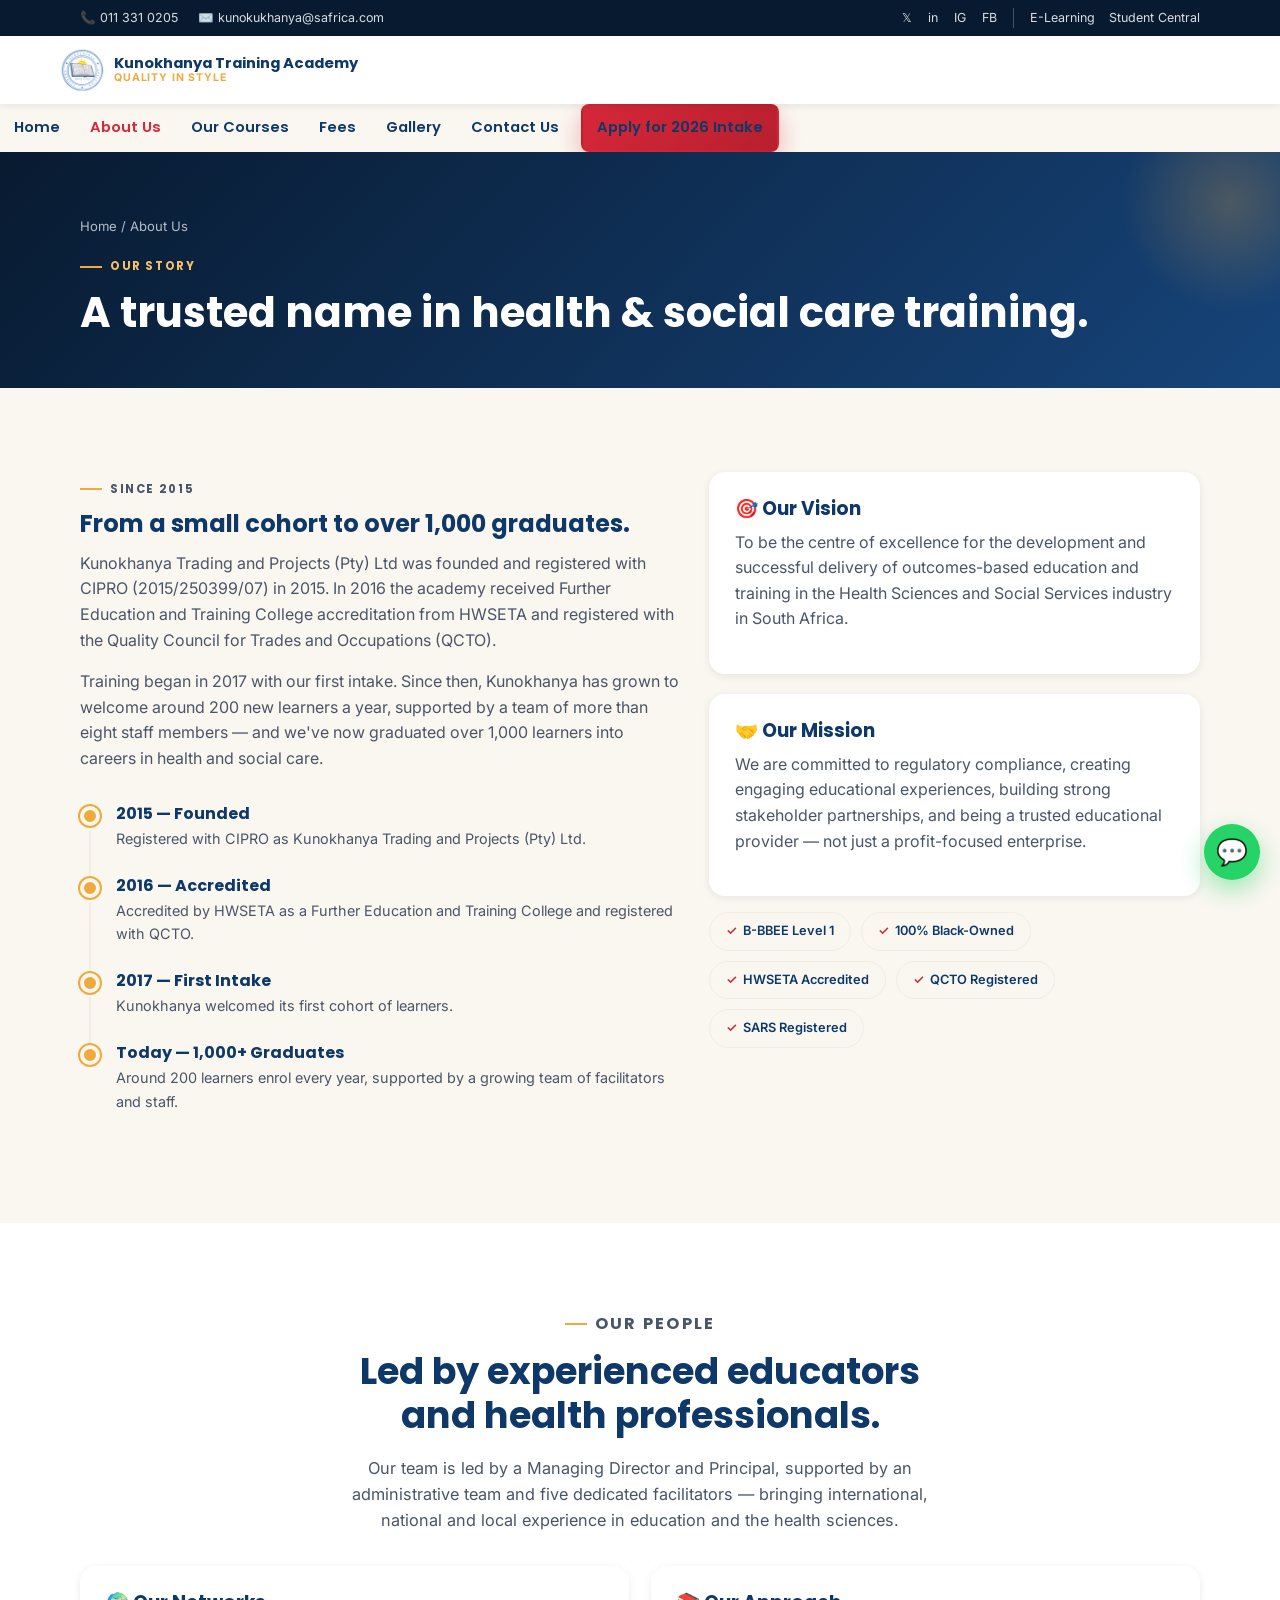
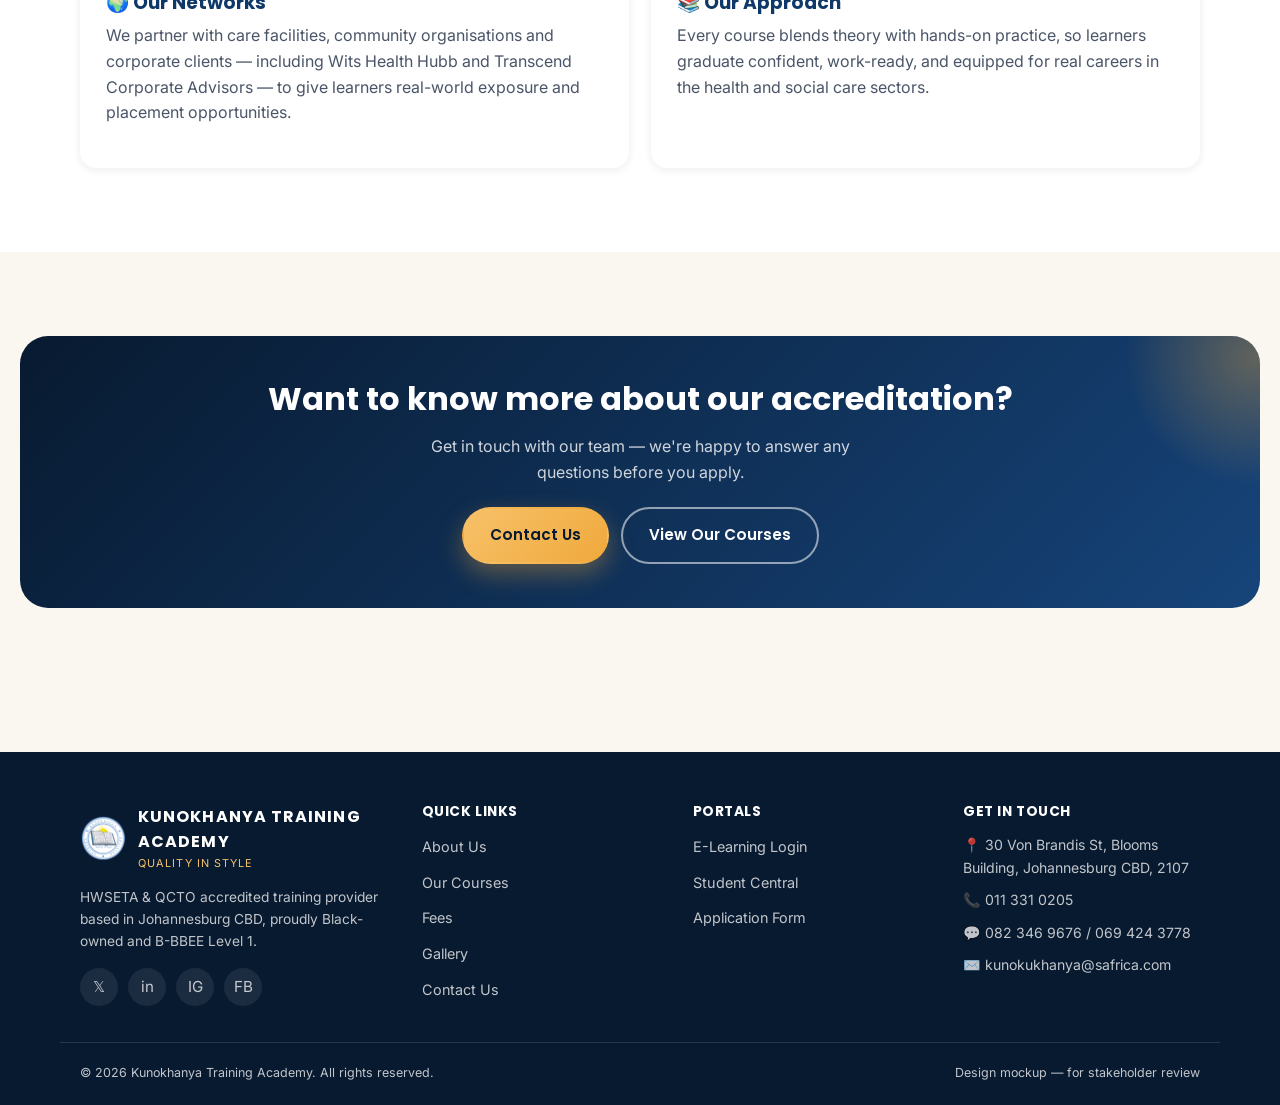
==== about.html @ 91b68c4a "init" ====
<!doctype html>
<html lang="en">
<head>
<meta charset="UTF-8" />
<meta name="viewport" content="width=device-width, initial-scale=1, viewport-fit=cover" />
<title>About Us | Kunokhanya Training Academy</title>
<meta name="description" content="Founded in 2015, Kunokhanya Training Academy is a Black-owned, B-BBEE Level 1, HWSETA & QCTO accredited training provider in Johannesburg." />
<link rel="icon" href="assets/img/logo.png" />
<link rel="preconnect" href="https://fonts.googleapis.com" />
<link rel="preconnect" href="https://fonts.gstatic.com" crossorigin />
<link href="https://fonts.googleapis.com/css2?family=Poppins:wght@600;700;800&family=Inter:wght@400;500;600&display=swap" rel="stylesheet" />
<link rel="stylesheet" href="assets/css/style.css" />
</head>
<body>

<div class="topbar">
  <div class="container">
    <div class="topbar-left">
      <span>📞 011 331 0205</span>
      <span>✉️ kunokukhanya@safrica.com</span>
    </div>
    <div class="topbar-right">
      <a href="https://twitter.com/Kunokhanya1" aria-label="Twitter">𝕏</a>
      <a href="https://www.linkedin.com/company/kunokhanya-training-academy/" aria-label="LinkedIn">in</a>
      <a href="https://www.instagram.com/kunokhanya_training/" aria-label="Instagram">IG</a>
      <a href="https://www.facebook.com/kunokhanya" aria-label="Facebook">FB</a>
      <span class="topbar-portals">
        <a href="https://lms.kunokhanyatrainingacademy.co.za/login/index.php">E-Learning</a>
        <a href="https://app.kunokhanyatrainingacademy.co.za/login">Student Central</a>
      </span>
    </div>
  </div>
</div>

<header class="site-header">
  <div class="container nav-row">
    <a href="index.html" class="brand">
      <img src="assets/img/logo.png" alt="Kunokhanya Training Academy logo" />
      <span class="brand-text">
        <strong>Kunokhanya Training Academy</strong>
        <span>Quality In Style</span>
      </span>
    </a>
    <div class="nav-actions">
      <button class="hamburger" data-menu-open aria-label="Open menu"><span></span></button>
    </div>
  </div>
</header>

<div class="nav-scrim"></div>
<nav class="primary-nav" aria-label="Primary">
  <button class="nav-close" data-menu-close aria-label="Close menu">✕</button>
  <ul>
    <li><a href="index.html">Home</a></li>
    <li><a href="about.html" class="active">About Us</a></li>
    <li><a href="courses.html">Our Courses</a></li>
    <li><a href="fees.html">Fees</a></li>
    <li><a href="gallery.html">Gallery</a></li>
    <li><a href="contact.html">Contact Us</a></li>
  </ul>
  <a href="application.html" class="btn btn-primary btn-block nav-cta">Apply for 2026 Intake</a>
  <div class="nav-portals">
    <a href="https://lms.kunokhanyatrainingacademy.co.za/login/index.php">E-Learning Portal</a>
    <a href="https://app.kunokhanyatrainingacademy.co.za/login">Student Central</a>
  </div>
</nav>

<main>
  <section class="page-banner section-tight">
    <div class="container">
      <p class="breadcrumb"><a href="index.html">Home</a> / About Us</p>
      <p class="eyebrow">Our Story</p>
      <h1>A trusted name in health &amp; social care training.</h1>
    </div>
  </section>

  <section>
    <div class="container two-col">
      <div class="prose reveal">
        <p class="eyebrow">Since 2015</p>
        <h2>From a small cohort to over 1,000 graduates.</h2>
        <p>Kunokhanya Trading and Projects (Pty) Ltd was founded and registered with CIPRO (2015/250399/07) in 2015. In 2016 the academy received Further Education and Training College accreditation from HWSETA and registered with the Quality Council for Trades and Occupations (QCTO).</p>
        <p>Training began in 2017 with our first intake. Since then, Kunokhanya has grown to welcome around 200 new learners a year, supported by a team of more than eight staff members — and we've now graduated over 1,000 learners into careers in health and social care.</p>

        <div class="timeline" style="margin-top:32px">
          <div class="timeline-item">
            <div class="timeline-dot"></div>
            <div>
              <h4>2015 — Founded</h4>
              <p>Registered with CIPRO as Kunokhanya Trading and Projects (Pty) Ltd.</p>
            </div>
          </div>
          <div class="timeline-item">
            <div class="timeline-dot"></div>
            <div>
              <h4>2016 — Accredited</h4>
              <p>Accredited by HWSETA as a Further Education and Training College and registered with QCTO.</p>
            </div>
          </div>
          <div class="timeline-item">
            <div class="timeline-dot"></div>
            <div>
              <h4>2017 — First Intake</h4>
              <p>Kunokhanya welcomed its first cohort of learners.</p>
            </div>
          </div>
          <div class="timeline-item">
            <div class="timeline-dot"></div>
            <div>
              <h4>Today — 1,000+ Graduates</h4>
              <p>Around 200 learners enrol every year, supported by a growing team of facilitators and staff.</p>
            </div>
          </div>
        </div>
      </div>

      <div class="reveal">
        <div class="info-card" style="margin-bottom:20px">
          <h3>🎯 Our Vision</h3>
          <p style="color:var(--ink-600)">To be the centre of excellence for the development and successful delivery of outcomes-based education and training in the Health Sciences and Social Services industry in South Africa.</p>
        </div>
        <div class="info-card">
          <h3>🤝 Our Mission</h3>
          <p style="color:var(--ink-600)">We are committed to regulatory compliance, creating engaging educational experiences, building strong stakeholder partnerships, and being a trusted educational provider — not just a profit-focused enterprise.</p>
        </div>
        <div class="badge-row">
          <span class="badge-pill">B-BBEE Level 1</span>
          <span class="badge-pill">100% Black-Owned</span>
          <span class="badge-pill">HWSETA Accredited</span>
          <span class="badge-pill">QCTO Registered</span>
          <span class="badge-pill">SARS Registered</span>
        </div>
      </div>
    </div>
  </section>

  <section style="background:var(--white)">
    <div class="container">
      <div class="section-head center reveal" style="margin-left:auto;margin-right:auto">
        <p class="eyebrow">Our People</p>
        <h2>Led by experienced educators and health professionals.</h2>
        <p>Our team is led by a Managing Director and Principal, supported by an administrative team and five dedicated facilitators — bringing international, national and local experience in education and the health sciences.</p>
      </div>
      <div class="card-grid cols-2 reveal">
        <div class="info-card">
          <h3>🌍 Our Networks</h3>
          <p style="color:var(--ink-600)">We partner with care facilities, community organisations and corporate clients — including Wits Health Hubb and Transcend Corporate Advisors — to give learners real-world exposure and placement opportunities.</p>
        </div>
        <div class="info-card">
          <h3>📚 Our Approach</h3>
          <p style="color:var(--ink-600)">Every course blends theory with hands-on practice, so learners graduate confident, work-ready, and equipped for real careers in the health and social care sectors.</p>
        </div>
      </div>
    </div>
  </section>

  <section>
    <div class="cta-band reveal">
      <h2>Want to know more about our accreditation?</h2>
      <p>Get in touch with our team — we're happy to answer any questions before you apply.</p>
      <div class="hero-actions">
        <a href="contact.html" class="btn btn-gold">Contact Us</a>
        <a href="courses.html" class="btn btn-outline">View Our Courses</a>
      </div>
    </div>
  </section>
</main>

<footer class="site-footer">
  <div class="container footer-grid">
    <div>
      <div class="footer-brand">
        <img src="assets/img/logo.png" alt="Kunokhanya logo" />
        <span>
          <strong>Kunokhanya Training Academy</strong>
          <span>Quality In Style</span>
        </span>
      </div>
      <p style="font-size:0.86rem">HWSETA &amp; QCTO accredited training provider based in Johannesburg CBD, proudly Black-owned and B-BBEE Level 1.</p>
      <div class="social-row">
        <a href="https://twitter.com/Kunokhanya1" aria-label="Twitter">𝕏</a>
        <a href="https://www.linkedin.com/company/kunokhanya-training-academy/" aria-label="LinkedIn">in</a>
        <a href="https://www.instagram.com/kunokhanya_training/" aria-label="Instagram">IG</a>
        <a href="https://www.facebook.com/kunokhanya" aria-label="Facebook">FB</a>
      </div>
    </div>
    <div>
      <h4>Quick Links</h4>
      <ul>
        <li><a href="about.html">About Us</a></li>
        <li><a href="courses.html">Our Courses</a></li>
        <li><a href="fees.html">Fees</a></li>
        <li><a href="gallery.html">Gallery</a></li>
        <li><a href="contact.html">Contact Us</a></li>
      </ul>
    </div>
    <div>
      <h4>Portals</h4>
      <ul>
        <li><a href="https://lms.kunokhanyatrainingacademy.co.za/login/index.php">E-Learning Login</a></li>
        <li><a href="https://app.kunokhanyatrainingacademy.co.za/login">Student Central</a></li>
        <li><a href="application.html">Application Form</a></li>
      </ul>
    </div>
    <div>
      <h4>Get In Touch</h4>
      <ul class="footer-contact">
        <li>📍 30 Von Brandis St, Blooms Building, Johannesburg CBD, 2107</li>
        <li>📞 011 331 0205</li>
        <li>💬 082 346 9676 / 069 424 3778</li>
        <li>✉️ kunokukhanya@safrica.com</li>
      </ul>
    </div>
  </div>
  <div class="container footer-bottom">
    <span>© 2026 Kunokhanya Training Academy. All rights reserved.</span>
    <span>Design mockup — for stakeholder review</span>
  </div>
</footer>

<a href="https://wa.me/27823469676" class="whatsapp-float" aria-label="Chat on WhatsApp">💬</a>

<script src="assets/js/main.js"></script>
</body>
</html>
---- assets/css/style.css ----
/* ==========================================================================
   Kunokhanya Training Academy — Design System
   Mobile-first. Brand: navy + red + gold, refined for a premium feel.
   ========================================================================== */

:root {
  --navy-900: #081a30;
  --navy-800: #0e3868;
  --navy-700: #16447a;
  --navy-600: #294a70;
  --gold-500: #f0a93c;
  --gold-400: #f7c169;
  --red-600: #d62839;
  --red-700: #b81f2e;
  --cream-050: #faf7f1;
  --cream-100: #f3ede1;
  --ink-900: #131a24;
  --ink-600: #4a5568;
  --ink-400: #8a94a3;
  --white: #ffffff;

  --font-head: "Poppins", "Merriweather Sans", sans-serif;
  --font-body: "Inter", "Open Sans", sans-serif;

  --radius-sm: 8px;
  --radius-md: 16px;
  --radius-lg: 28px;

  --shadow-sm: 0 2px 8px rgba(8, 26, 48, 0.08);
  --shadow-md: 0 12px 32px rgba(8, 26, 48, 0.12);
  --shadow-lg: 0 24px 60px rgba(8, 26, 48, 0.18);

  --container: 1160px;
}

/* ---- Reset ---- */
*, *::before, *::after { box-sizing: border-box; }
html { scroll-behavior: smooth; }
body {
  margin: 0;
  font-family: var(--font-body);
  color: var(--ink-900);
  background: var(--cream-050);
  -webkit-font-smoothing: antialiased;
  line-height: 1.6;
}
img { max-width: 100%; display: block; }
a { color: inherit; text-decoration: none; }
ul { margin: 0; padding: 0; list-style: none; }
h1, h2, h3, h4 {
  font-family: var(--font-head);
  color: var(--navy-800);
  line-height: 1.2;
  margin: 0 0 0.5em;
  font-weight: 700;
}
p { margin: 0 0 1em; }
button { font-family: inherit; }

.container {
  width: 100%;
  max-width: var(--container);
  margin: 0 auto;
  padding: 0 20px;
}

.eyebrow {
  display: inline-flex;
  align-items: center;
  gap: 8px;
  font-family: var(--font-head);
  font-size: 0.72rem;
  font-weight: 700;
  letter-spacing: 0.14em;
  text-transform: uppercase;
  color: var(--red-600);
  margin-bottom: 12px;
}
.eyebrow::before {
  content: "";
  width: 22px;
  height: 2px;
  background: var(--gold-500);
  display: inline-block;
}

section { padding: 56px 0; }
.section-tight { padding: 40px 0; }

.section-head { max-width: 640px; margin-bottom: 32px; }
.section-head.center { margin-left: auto; margin-right: auto; text-align: center; }
.section-head h2 { font-size: clamp(1.6rem, 5vw, 2.3rem); }
.section-head p { color: var(--ink-600); font-size: 1.02rem; }

/* ---- Buttons ---- */
.btn {
  display: inline-flex;
  align-items: center;
  justify-content: center;
  gap: 8px;
  padding: 14px 26px;
  border-radius: 999px;
  font-family: var(--font-head);
  font-weight: 600;
  font-size: 0.95rem;
  border: 2px solid transparent;
  cursor: pointer;
  transition: transform 0.15s ease, box-shadow 0.15s ease, background 0.15s ease, color 0.15s ease;
  white-space: nowrap;
}
.btn:active { transform: scale(0.97); }
.btn-primary {
  background: linear-gradient(135deg, var(--red-600), var(--red-700));
  color: var(--white);
  box-shadow: 0 10px 24px rgba(214, 40, 57, 0.35);
}
.btn-primary:hover { box-shadow: 0 14px 30px rgba(214, 40, 57, 0.45); transform: translateY(-2px); }
.btn-gold {
  background: linear-gradient(135deg, var(--gold-400), var(--gold-500));
  color: var(--navy-900);
  box-shadow: 0 10px 24px rgba(240, 169, 60, 0.35);
}
.btn-gold:hover { transform: translateY(-2px); }
.btn-outline {
  background: transparent;
  border-color: rgba(255, 255, 255, 0.55);
  color: var(--white);
}
.btn-outline:hover { background: rgba(255, 255, 255, 0.12); }
.btn-outline-navy {
  background: transparent;
  border-color: var(--navy-800);
  color: var(--navy-800);
}
.btn-outline-navy:hover { background: var(--navy-800); color: var(--white); }
.btn-block { width: 100%; }
.btn-sm { padding: 10px 18px; font-size: 0.85rem; }

/* ---- Top utility bar ---- */
.topbar {
  background: var(--navy-900);
  color: rgba(255, 255, 255, 0.85);
  font-size: 0.78rem;
  display: none;
}
.topbar .container {
  display: flex;
  justify-content: space-between;
  align-items: center;
  padding-top: 8px;
  padding-bottom: 8px;
}
.topbar a { color: rgba(255, 255, 255, 0.85); }
.topbar-left { display: flex; gap: 20px; }
.topbar-left span { display: inline-flex; align-items: center; gap: 6px; }
.topbar-right { display: flex; gap: 16px; align-items: center; }
.topbar-right a:hover { color: var(--gold-400); }
.topbar-portals { display: flex; gap: 14px; border-left: 1px solid rgba(255,255,255,0.25); padding-left: 16px; }

/* ---- Header / Nav ---- */
.site-header {
  position: sticky;
  top: 0;
  z-index: 100;
  background: var(--white);
  box-shadow: var(--shadow-sm);
}
.nav-row {
  display: flex;
  align-items: center;
  justify-content: space-between;
  padding: 12px 0;
  gap: 12px;
}
.brand {
  display: flex;
  align-items: center;
  gap: 10px;
  min-width: 0;
}
.brand img { height: 44px; width: 44px; border-radius: 50%; flex-shrink: 0; }
.brand-text { display: flex; flex-direction: column; line-height: 1.15; min-width: 0; }
.brand-text strong {
  font-family: var(--font-head);
  font-size: 0.92rem;
  color: var(--navy-800);
  white-space: nowrap;
  overflow: hidden;
  text-overflow: ellipsis;
}
.brand-text span {
  font-size: 0.66rem;
  letter-spacing: 0.08em;
  text-transform: uppercase;
  color: var(--gold-500);
  font-weight: 700;
}

.nav-actions { display: flex; align-items: center; gap: 10px; }

.hamburger {
  width: 44px;
  height: 44px;
  border-radius: 50%;
  border: 1px solid var(--cream-100);
  background: var(--cream-050);
  display: inline-flex;
  align-items: center;
  justify-content: center;
  cursor: pointer;
}
.hamburger span,
.hamburger span::before,
.hamburger span::after {
  content: "";
  display: block;
  width: 18px;
  height: 2px;
  background: var(--navy-800);
  position: relative;
  transition: transform 0.2s ease, opacity 0.2s ease;
}
.hamburger span::before { position: absolute; top: -6px; }
.hamburger span::after { position: absolute; top: 6px; }
.nav-open .hamburger span { background: transparent; }
.nav-open .hamburger span::before { transform: translateY(6px) rotate(45deg); background: var(--navy-800); }
.nav-open .hamburger span::after { transform: translateY(-6px) rotate(-45deg); background: var(--navy-800); }

.primary-nav {
  position: fixed;
  inset: 0 0 0 auto;
  width: min(320px, 86vw);
  background: var(--white);
  box-shadow: var(--shadow-lg);
  padding: 24px 22px;
  transform: translateX(100%);
  transition: transform 0.28s ease;
  overflow-y: auto;
  z-index: 110;
}
.nav-open .primary-nav { transform: translateX(0); }
.nav-scrim {
  position: fixed;
  inset: 0;
  background: rgba(8, 26, 48, 0.5);
  opacity: 0;
  pointer-events: none;
  transition: opacity 0.28s ease;
  z-index: 105;
}
.nav-open .nav-scrim { opacity: 1; pointer-events: auto; }

.primary-nav .nav-close {
  width: 40px; height: 40px; border-radius: 50%;
  border: none; background: var(--cream-050);
  font-size: 1.1rem; margin-bottom: 20px; cursor: pointer;
}
.primary-nav ul { display: flex; flex-direction: column; gap: 4px; }
.primary-nav a {
  display: block;
  padding: 13px 10px;
  font-family: var(--font-head);
  font-weight: 600;
  font-size: 1.02rem;
  color: var(--navy-800);
  border-radius: var(--radius-sm);
}
.primary-nav a.active { color: var(--red-600); background: var(--cream-050); }
.primary-nav a:hover { background: var(--cream-050); }
.primary-nav .nav-cta { margin-top: 18px; }
.primary-nav .nav-portals {
  margin-top: 24px;
  padding-top: 18px;
  border-top: 1px solid var(--cream-100);
  display: flex;
  flex-direction: column;
  gap: 6px;
  font-size: 0.85rem;
}
.primary-nav .nav-portals a { color: var(--ink-600); padding: 6px 10px; }

/* ---- Hero ---- */
.hero {
  position: relative;
  min-height: 86svh;
  display: flex;
  align-items: flex-end;
  color: var(--white);
  background-size: cover;
  background-position: center;
  overflow: hidden;
}
.hero::after {
  content: "";
  position: absolute;
  inset: 0;
  background: linear-gradient(180deg, rgba(8,26,48,0.55) 0%, rgba(8,26,48,0.55) 40%, rgba(8,26,48,0.92) 100%);
}
.hero-content { position: relative; z-index: 2; padding-bottom: 48px; }
.hero .eyebrow { color: var(--gold-400); }
.hero h1 {
  color: var(--white);
  font-size: clamp(2rem, 8vw, 3.4rem);
  max-width: 14ch;
}
.hero p.lead {
  color: rgba(255,255,255,0.88);
  font-size: 1.05rem;
  max-width: 46ch;
  margin-bottom: 28px;
}
.hero-actions { display: flex; flex-wrap: wrap; gap: 12px; }

/* ---- Intake strip ---- */
.intake-strip {
  background: var(--navy-800);
  color: var(--white);
  padding: 18px 0;
}
.intake-strip .container {
  display: flex;
  flex-direction: column;
  gap: 14px;
  align-items: flex-start;
}
.intake-strip strong { font-family: var(--font-head); color: var(--gold-400); }
.intake-strip .intake-details {
  display: flex; flex-wrap: wrap; gap: 8px 18px; font-size: 0.88rem; color: rgba(255,255,255,0.85);
}
.intake-details span { display: inline-flex; align-items: center; gap: 6px; }
.intake-details span::before { content: "●"; color: var(--gold-500); font-size: 0.5rem; }

/* ---- Stats ---- */
.stats-strip { background: var(--white); }
.stats-grid {
  display: grid;
  grid-template-columns: repeat(2, 1fr);
  gap: 18px;
}
.stat-card {
  background: var(--cream-050);
  border-radius: var(--radius-md);
  padding: 20px 16px;
  text-align: center;
}
.stat-card .num {
  font-family: var(--font-head);
  font-weight: 700;
  font-size: clamp(1.4rem, 5vw, 1.9rem);
  color: var(--navy-800);
}
.stat-card .label { font-size: 0.78rem; color: var(--ink-600); }

/* ---- Cards ---- */
.card-grid { display: grid; grid-template-columns: 1fr; gap: 22px; }
.course-card {
  background: var(--white);
  border-radius: var(--radius-md);
  overflow: hidden;
  box-shadow: var(--shadow-sm);
  transition: box-shadow 0.2s ease, transform 0.2s ease;
  display: flex;
  flex-direction: column;
}
.course-card:hover { box-shadow: var(--shadow-md); transform: translateY(-3px); }
.course-card .thumb {
  height: 190px;
  background-size: cover;
  background-position: center;
  position: relative;
}
.course-card .level-badge {
  position: absolute;
  top: 14px; left: 14px;
  background: var(--gold-500);
  color: var(--navy-900);
  font-family: var(--font-head);
  font-weight: 700;
  font-size: 0.72rem;
  padding: 6px 12px;
  border-radius: 999px;
}
.course-card .body { padding: 22px; flex: 1; display: flex; flex-direction: column; }
.course-card h3 { font-size: 1.15rem; margin-bottom: 8px; }
.course-card .meta { font-size: 0.78rem; color: var(--red-600); font-weight: 600; margin-bottom: 10px; }
.course-card p { color: var(--ink-600); font-size: 0.92rem; flex: 1; }
.course-card .btn { align-self: flex-start; margin-top: 12px; }

/* ---- Feature list ---- */
.feature-grid { display: grid; grid-template-columns: 1fr; gap: 20px; }
.feature-item {
  background: var(--white);
  border-radius: var(--radius-md);
  padding: 24px;
  box-shadow: var(--shadow-sm);
}
.feature-item .icon {
  width: 48px; height: 48px;
  border-radius: 14px;
  background: linear-gradient(135deg, var(--navy-700), var(--navy-900));
  color: var(--gold-400);
  display: flex; align-items: center; justify-content: center;
  font-size: 1.3rem;
  margin-bottom: 14px;
}
.feature-item h3 { font-size: 1.05rem; margin-bottom: 6px; }
.feature-item p { color: var(--ink-600); font-size: 0.9rem; margin-bottom: 0; }

/* ---- Gallery teaser / grid ---- */
.gallery-grid {
  display: grid;
  grid-template-columns: repeat(2, 1fr);
  gap: 10px;
}
.gallery-grid a {
  display: block;
  border-radius: var(--radius-sm);
  overflow: hidden;
  aspect-ratio: 1 / 1;
}
.gallery-grid img { width: 100%; height: 100%; object-fit: cover; transition: transform 0.3s ease; }
.gallery-grid a:hover img { transform: scale(1.06); }
.gallery-grid .tall { grid-row: span 2; aspect-ratio: auto; }

/* ---- CTA band ---- */
.cta-band {
  background: linear-gradient(135deg, var(--navy-900), var(--navy-700));
  color: var(--white);
  text-align: center;
  border-radius: var(--radius-lg);
  padding: 44px 24px;
  margin: 0 20px;
  position: relative;
  overflow: hidden;
}
.cta-band::before {
  content: "";
  position: absolute;
  inset: -40% -10% auto auto;
  width: 260px; height: 260px;
  background: radial-gradient(circle, rgba(240,169,60,0.35), transparent 70%);
}
.cta-band h2 { color: var(--white); font-size: clamp(1.4rem, 6vw, 2rem); }
.cta-band p { color: rgba(255,255,255,0.8); max-width: 42ch; margin: 0 auto 22px; }
.cta-band .hero-actions { justify-content: center; }

/* ---- Page banner (inner pages) ---- */
.page-banner {
  background: linear-gradient(135deg, var(--navy-900), var(--navy-700));
  color: var(--white);
  padding: 64px 0 40px;
  position: relative;
  overflow: hidden;
}
.page-banner::after {
  content: "";
  position: absolute;
  right: -60px; top: -60px;
  width: 220px; height: 220px;
  border-radius: 50%;
  background: radial-gradient(circle, rgba(240,169,60,0.25), transparent 70%);
}
.page-banner .eyebrow { color: var(--gold-400); }
.page-banner h1 { color: var(--white); font-size: clamp(1.8rem, 6vw, 2.6rem); margin-bottom: 10px; }
.breadcrumb { font-size: 0.82rem; color: rgba(255,255,255,0.7); }
.breadcrumb a:hover { color: var(--gold-400); }

/* ---- Content blocks ---- */
.prose p { color: var(--ink-600); }
.prose h2 { margin-top: 0; }
.two-col { display: grid; grid-template-columns: 1fr; gap: 28px; }
.info-card {
  background: var(--white);
  border-radius: var(--radius-md);
  padding: 26px;
  box-shadow: var(--shadow-sm);
}
.info-card h3 { display: flex; align-items: center; gap: 10px; }
.badge-row { display: flex; flex-wrap: wrap; gap: 10px; margin-top: 16px; }
.badge-pill {
  background: var(--cream-050);
  border: 1px solid var(--cream-100);
  border-radius: 999px;
  padding: 8px 16px;
  font-size: 0.8rem;
  font-weight: 600;
  color: var(--navy-800);
  display: inline-flex; align-items: center; gap: 6px;
}
.badge-pill::before { content: "✓"; color: var(--red-600); }

/* ---- Timeline (about) ---- */
.timeline { display: flex; flex-direction: column; gap: 0; }
.timeline-item { display: flex; gap: 16px; padding-bottom: 26px; position: relative; }
.timeline-item::before {
  content: "";
  position: absolute;
  left: 9px; top: 26px; bottom: 0;
  width: 2px;
  background: var(--cream-100);
}
.timeline-item:last-child::before { display: none; }
.timeline-dot {
  width: 20px; height: 20px; border-radius: 50%;
  background: var(--gold-500);
  border: 4px solid var(--cream-050);
  box-shadow: 0 0 0 2px var(--gold-500);
  flex-shrink: 0; margin-top: 2px;
}
.timeline-item h4 { margin-bottom: 4px; font-size: 1rem; }
.timeline-item p { color: var(--ink-600); font-size: 0.9rem; margin-bottom: 0; }

/* ---- Forms ---- */
.form-card {
  background: var(--white);
  border-radius: var(--radius-lg);
  padding: 28px 22px;
  box-shadow: var(--shadow-md);
}
.form-grid { display: grid; grid-template-columns: 1fr; gap: 16px; }
.form-grid.cols-2 { grid-template-columns: 1fr; }
.field label {
  display: block;
  font-family: var(--font-head);
  font-size: 0.82rem;
  font-weight: 600;
  color: var(--navy-800);
  margin-bottom: 6px;
}
.field input,
.field select,
.field textarea {
  width: 100%;
  padding: 13px 14px;
  border-radius: var(--radius-sm);
  border: 1.5px solid var(--cream-100);
  background: var(--cream-050);
  font-family: var(--font-body);
  font-size: 0.95rem;
  color: var(--ink-900);
  transition: border-color 0.15s ease, background 0.15s ease;
}
.field input:focus,
.field select:focus,
.field textarea:focus {
  outline: none;
  border-color: var(--gold-500);
  background: var(--white);
}
.radio-row { display: flex; gap: 18px; flex-wrap: wrap; padding-top: 6px; }
.radio-row label { display: inline-flex; align-items: center; gap: 6px; font-size: 0.9rem; font-weight: 500; color: var(--ink-900); }
fieldset { border: none; padding: 0; margin: 0; }
.form-note {
  font-size: 0.82rem;
  color: var(--ink-600);
  background: var(--cream-050);
  border-radius: var(--radius-sm);
  padding: 12px 14px;
  margin-top: 4px;
}
.doc-checklist { display: flex; flex-direction: column; gap: 10px; }
.doc-checklist li { display: flex; gap: 10px; font-size: 0.92rem; color: var(--ink-600); align-items: flex-start; }
.doc-checklist li::before { content: "📄"; }

/* ---- Fee cards ---- */
.fee-card {
  background: var(--white);
  border-radius: var(--radius-md);
  padding: 24px;
  box-shadow: var(--shadow-sm);
  display: flex;
  align-items: center;
  gap: 16px;
}
.fee-card .icon {
  width: 52px; height: 52px; border-radius: 14px;
  background: var(--cream-050);
  display: flex; align-items: center; justify-content: center;
  font-size: 1.4rem; flex-shrink: 0;
}
.fee-card .info { flex: 1; }
.fee-card h3 { font-size: 1rem; margin-bottom: 4px; }
.fee-card p { font-size: 0.82rem; color: var(--ink-600); margin-bottom: 0; }

/* ---- Footer ---- */
.site-footer {
  background: var(--navy-900);
  color: rgba(255,255,255,0.75);
  padding: 52px 0 22px;
  margin-top: 60px;
}
.footer-grid {
  display: grid;
  grid-template-columns: 1fr;
  gap: 34px;
}
.footer-brand { display: flex; align-items: center; gap: 12px; margin-bottom: 14px; }
.footer-brand img { height: 46px; width: 46px; border-radius: 50%; }
.footer-brand strong { color: var(--white); font-family: var(--font-head); font-size: 1rem; }
.footer-brand span { display: block; color: var(--gold-400); font-size: 0.68rem; letter-spacing: 0.1em; text-transform: uppercase; }
.site-footer h4 { color: var(--white); font-size: 0.86rem; letter-spacing: 0.04em; text-transform: uppercase; margin-bottom: 14px; }
.site-footer ul { display: flex; flex-direction: column; gap: 10px; }
.site-footer a { font-size: 0.9rem; }
.site-footer a:hover { color: var(--gold-400); }
.footer-contact li { display: flex; gap: 10px; font-size: 0.88rem; align-items: flex-start; }
.social-row { display: flex; gap: 10px; margin-top: 16px; }
.social-row a {
  width: 38px; height: 38px; border-radius: 50%;
  background: rgba(255,255,255,0.08);
  display: flex; align-items: center; justify-content: center;
  font-size: 0.95rem;
}
.social-row a:hover { background: var(--gold-500); color: var(--navy-900); }
.footer-bottom {
  border-top: 1px solid rgba(255,255,255,0.12);
  margin-top: 36px;
  padding-top: 20px;
  font-size: 0.78rem;
  display: flex;
  flex-direction: column;
  gap: 8px;
}

/* ---- WhatsApp float ---- */
.whatsapp-float {
  position: fixed;
  bottom: 20px; right: 20px;
  width: 56px; height: 56px;
  border-radius: 50%;
  background: #25d366;
  display: flex; align-items: center; justify-content: center;
  color: var(--white);
  font-size: 1.6rem;
  box-shadow: 0 10px 26px rgba(37,211,102,0.45);
  z-index: 80;
}

/* ---- Reveal animation ---- */
.reveal { opacity: 0; transform: translateY(18px); transition: opacity 0.6s ease, transform 0.6s ease; }
.reveal.in { opacity: 1; transform: translateY(0); }

/* ---- Map ---- */
.map-wrap { border-radius: var(--radius-md); overflow: hidden; box-shadow: var(--shadow-sm); }
.map-wrap iframe { width: 100%; height: 320px; border: 0; display: block; }

/* ---- Lightbox ---- */
.lightbox {
  position: fixed; inset: 0; z-index: 200;
  background: rgba(8,26,48,0.92);
  display: none;
  align-items: center; justify-content: center;
  padding: 24px;
}
.lightbox.open { display: flex; }
.lightbox img { max-width: 100%; max-height: 82vh; border-radius: var(--radius-sm); }
.lightbox-close {
  position: absolute; top: 20px; right: 20px;
  width: 42px; height: 42px; border-radius: 50%;
  background: rgba(255,255,255,0.12); color: var(--white);
  border: none; font-size: 1.2rem; cursor: pointer;
}

/* ==========================================================================
   Tablet and up
   ========================================================================== */
@media (min-width: 720px) {
  .topbar { display: block; }
  section { padding: 84px 0; }
  .hero { min-height: 90svh; }
  .stats-grid { grid-template-columns: repeat(4, 1fr); }
  .card-grid.cols-2 { grid-template-columns: 1fr 1fr; }
  .card-grid.cols-4 { grid-template-columns: repeat(2, 1fr); }
  .feature-grid { grid-template-columns: repeat(2, 1fr); }
  .two-col { grid-template-columns: 1.1fr 0.9fr; align-items: start; }
  .form-grid.cols-2 { grid-template-columns: 1fr 1fr; }
  .gallery-grid { grid-template-columns: repeat(3, 1fr); }
  .footer-grid { grid-template-columns: 1.3fr 1fr 1fr 1fr; }
  .footer-bottom { flex-direction: row; justify-content: space-between; }
}

/* ==========================================================================
   Desktop and up — switch to horizontal nav
   ========================================================================== */
@media (min-width: 980px) {
  .hamburger, .nav-close, .nav-scrim { display: none; }
  .primary-nav {
    position: static;
    width: auto;
    transform: none;
    box-shadow: none;
    padding: 0;
    background: transparent;
    overflow: visible;
    display: flex;
    align-items: center;
  }
  .primary-nav ul { flex-direction: row; align-items: center; gap: 2px; }
  .primary-nav a { padding: 10px 14px; font-size: 0.92rem; }
  .primary-nav .nav-cta { width: auto; margin-top: 0; margin-left: 8px; }
  .primary-nav .nav-portals { display: none; }
  .nav-row { gap: 24px; }
  .card-grid.cols-4 { grid-template-columns: repeat(4, 1fr); }
  .stat-card { padding: 26px 20px; }
}

@media (min-width: 1140px) {
  .hero-content { max-width: 640px; }
}
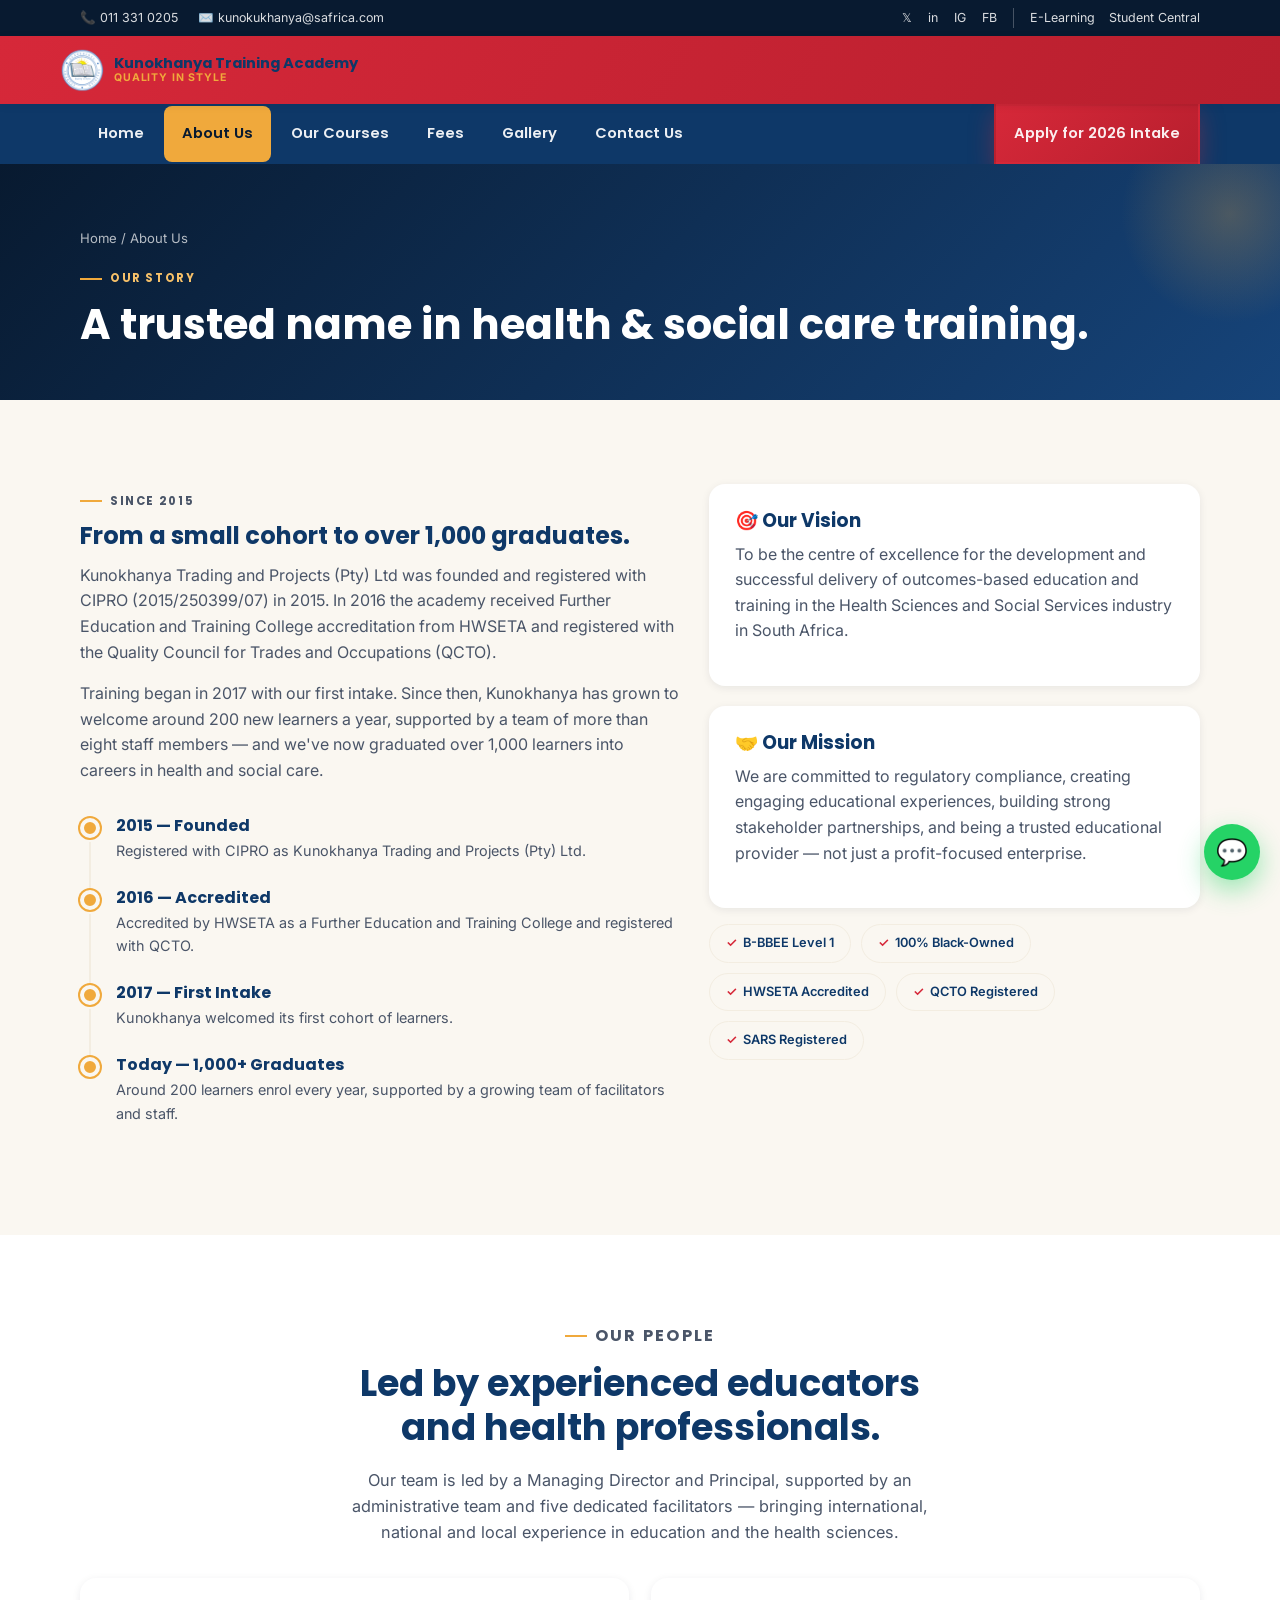
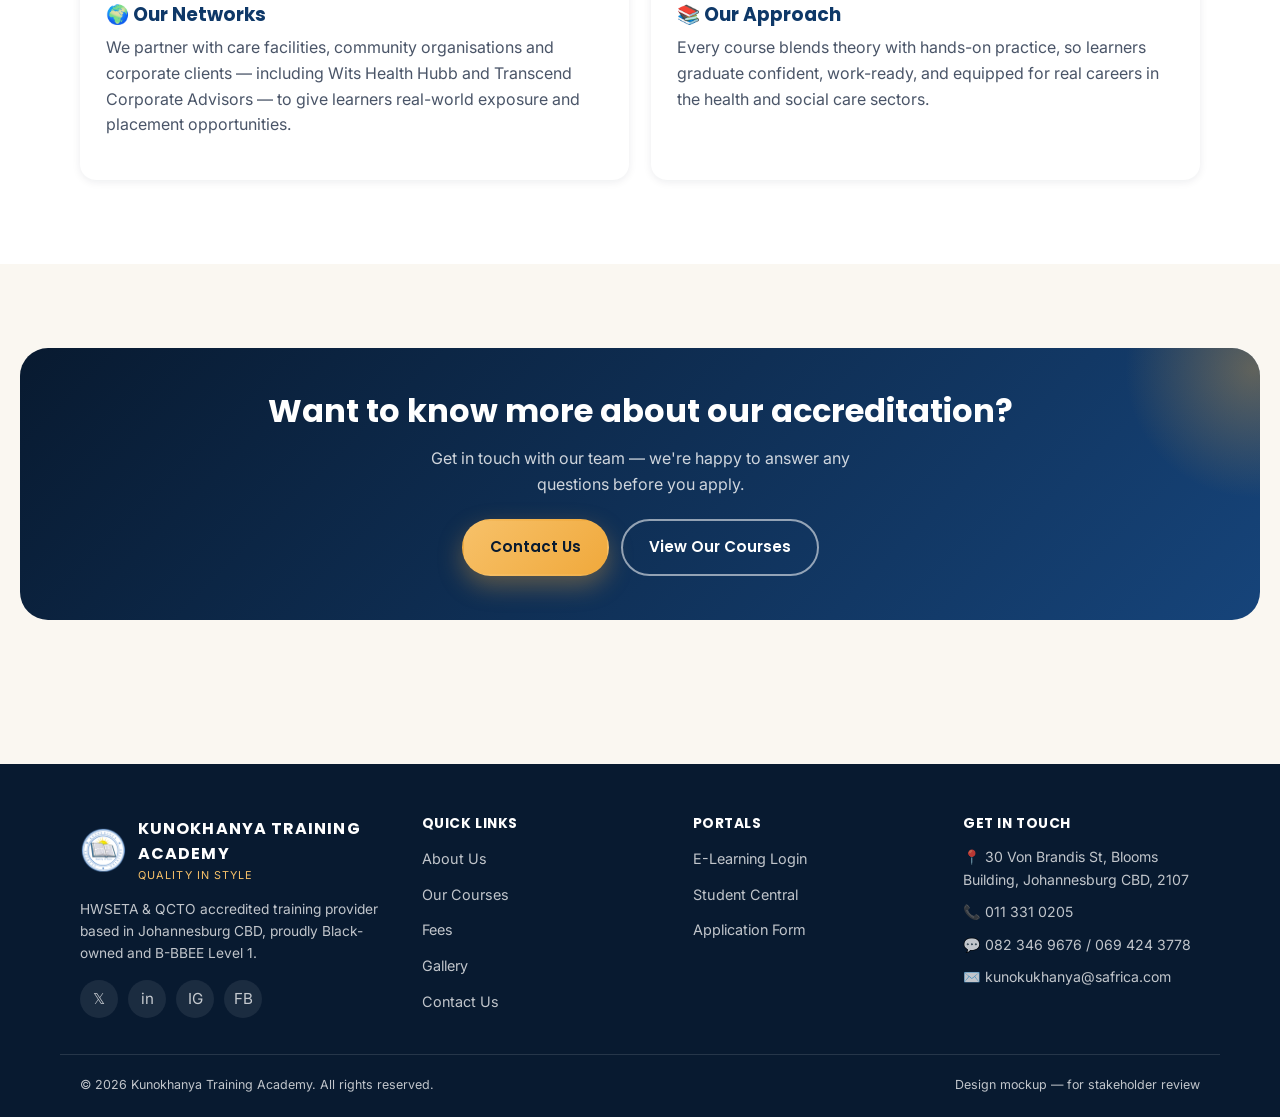
==== commit 0e40046d: "Redesign nav to bold red/navy/gold blocks (Variant B) Stakeholder feedback: keep the vivid blue/red/" ====
--- a/about.html
+++ b/about.html
@@ -50,6 +50,7 @@
 <div class="nav-scrim"></div>
 <nav class="primary-nav" aria-label="Primary">
   <button class="nav-close" data-menu-close aria-label="Close menu">✕</button>
+  <div class="nav-inner">
   <ul>
     <li><a href="index.html">Home</a></li>
     <li><a href="about.html" class="active">About Us</a></li>
@@ -63,6 +64,7 @@
     <a href="https://lms.kunokhanyatrainingacademy.co.za/login/index.php">E-Learning Portal</a>
     <a href="https://app.kunokhanyatrainingacademy.co.za/login">Student Central</a>
   </div>
+  </div>
 </nav>
 
 <main>
--- a/assets/css/style.css
+++ b/assets/css/style.css
@@ -162,7 +162,7 @@
   position: sticky;
   top: 0;
   z-index: 100;
-  background: var(--white);
+  background: linear-gradient(120deg, var(--red-600), var(--red-700));
   box-shadow: var(--shadow-sm);
 }
 .nav-row {
@@ -294,20 +294,22 @@
   content: "";
   position: absolute;
   inset: 0;
-  background: linear-gradient(180deg, rgba(8,26,48,0.55) 0%, rgba(8,26,48,0.55) 40%, rgba(8,26,48,0.92) 100%);
+  background: linear-gradient(180deg, rgba(8,26,48,0.72) 0%, rgba(8,26,48,0.68) 40%, rgba(8,26,48,0.93) 100%);
 }
 .hero-content { position: relative; z-index: 2; padding-bottom: 48px; }
-.hero .eyebrow { color: var(--gold-400); }
+.hero .eyebrow { color: var(--gold-400); text-shadow: 0 2px 12px rgba(8,26,48,0.8); }
 .hero h1 {
   color: var(--white);
   font-size: clamp(2rem, 8vw, 3.4rem);
   max-width: 14ch;
+  text-shadow: 0 2px 20px rgba(8,26,48,0.55);
 }
 .hero p.lead {
-  color: rgba(255,255,255,0.88);
+  color: rgba(255,255,255,0.92);
   font-size: 1.05rem;
   max-width: 46ch;
   margin-bottom: 28px;
+  text-shadow: 0 1px 12px rgba(8,26,48,0.6);
 }
 .hero-actions { display: flex; flex-wrap: wrap; gap: 12px; }
 
@@ -689,14 +691,27 @@
     transform: none;
     box-shadow: none;
     padding: 0;
-    background: transparent;
+    background: var(--navy-800);
     overflow: visible;
+  }
+  .nav-inner {
     display: flex;
     align-items: center;
+    justify-content: space-between;
+    max-width: var(--container);
+    margin: 0 auto;
+    padding: 0 20px;
   }
   .primary-nav ul { flex-direction: row; align-items: center; gap: 2px; }
-  .primary-nav a { padding: 10px 14px; font-size: 0.92rem; }
-  .primary-nav .nav-cta { width: auto; margin-top: 0; margin-left: 8px; }
+  .primary-nav a {
+    padding: 16px 18px;
+    font-size: 0.92rem;
+    color: rgba(255, 255, 255, 0.92);
+    border-radius: 0;
+  }
+  .primary-nav a.active { color: var(--navy-900); background: var(--gold-500); border-radius: var(--radius-sm); }
+  .primary-nav a:hover { background: rgba(255, 255, 255, 0.1); border-radius: var(--radius-sm); }
+  .primary-nav .nav-cta { width: auto; margin: 0; }
   .primary-nav .nav-portals { display: none; }
   .nav-row { gap: 24px; }
   .card-grid.cols-4 { grid-template-columns: repeat(4, 1fr); }
